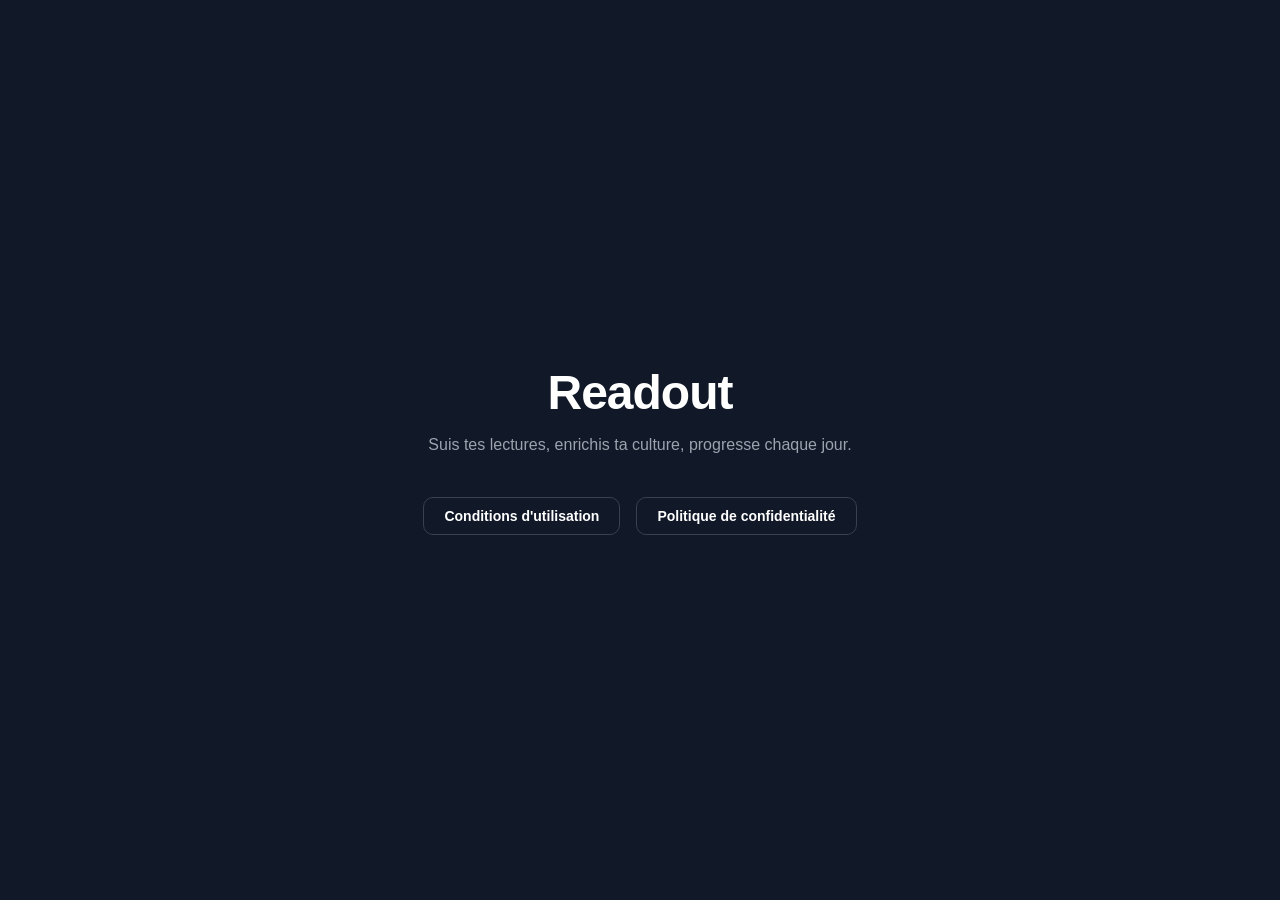
==== index.html @ 2b099be4 "Add files via upload" ====
<!DOCTYPE html>
<html lang="fr">
<head>
  <meta charset="UTF-8" />
  <meta name="viewport" content="width=device-width, initial-scale=1.0" />
  <title>Readout</title>
  <style>
    * { box-sizing: border-box; margin: 0; padding: 0; }
    body {
      font-family: -apple-system, BlinkMacSystemFont, "Segoe UI", Roboto, sans-serif;
      background: #111827;
      color: #fff;
      display: flex;
      align-items: center;
      justify-content: center;
      min-height: 100vh;
      padding: 40px 20px;
    }
    .container { text-align: center; max-width: 480px; }
    h1 { font-size: 48px; font-weight: 900; letter-spacing: -1px; margin-bottom: 12px; }
    p { color: #9ca3af; font-size: 16px; line-height: 1.6; margin-bottom: 40px; }
    .links { display: flex; gap: 16px; justify-content: center; flex-wrap: wrap; }
    a {
      color: #fff;
      text-decoration: none;
      font-weight: 800;
      font-size: 14px;
      border: 1px solid #374151;
      padding: 10px 20px;
      border-radius: 10px;
    }
    a:hover { background: #1f2937; }
  </style>
</head>
<body>
  <div class="container">
    <h1>Readout</h1>
    <p>Suis tes lectures, enrichis ta culture, progresse chaque jour.</p>
    <div class="links">
      <a href="/terms">Conditions d'utilisation</a>
      <a href="/privacy">Politique de confidentialité</a>
    </div>
  </div>
</body>
</html>
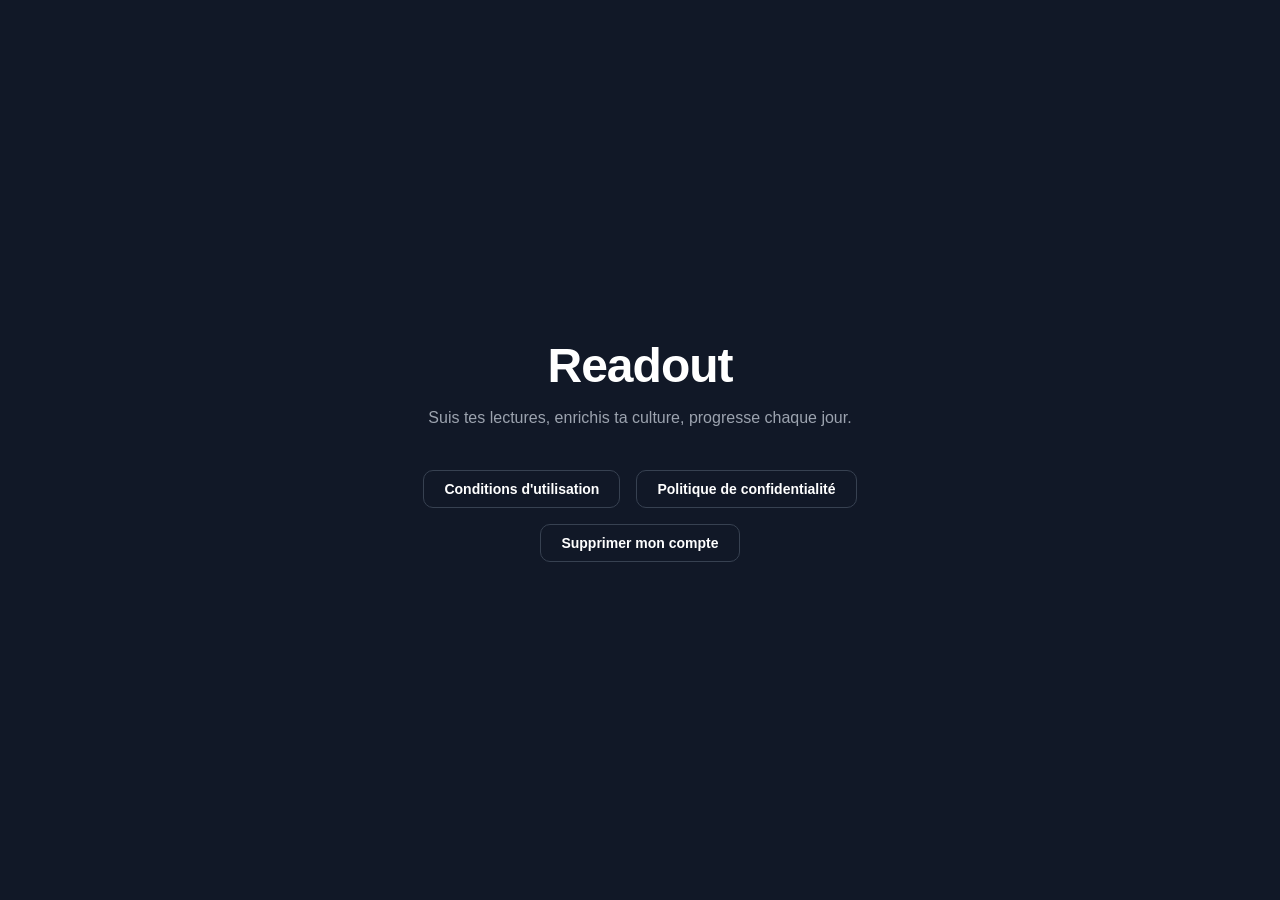
==== commit c7b16676: "Update index.html" ====
--- a/index.html
+++ b/index.html
@@ -16,7 +16,7 @@
       min-height: 100vh;
       padding: 40px 20px;
     }
-    .container { text-align: center; max-width: 480px; }
+    .container { text-align: center; max-width: 560px; }
     h1 { font-size: 48px; font-weight: 900; letter-spacing: -1px; margin-bottom: 12px; }
     p { color: #9ca3af; font-size: 16px; line-height: 1.6; margin-bottom: 40px; }
     .links { display: flex; gap: 16px; justify-content: center; flex-wrap: wrap; }
@@ -28,8 +28,12 @@
       border: 1px solid #374151;
       padding: 10px 20px;
       border-radius: 10px;
+      transition: background 0.18s ease, border-color 0.18s ease;
     }
-    a:hover { background: #1f2937; }
+    a:hover {
+      background: #1f2937;
+      border-color: #4b5563;
+    }
   </style>
 </head>
 <body>
@@ -39,6 +43,7 @@
     <div class="links">
       <a href="/terms">Conditions d'utilisation</a>
       <a href="/privacy">Politique de confidentialité</a>
+      <a href="/delete-account">Supprimer mon compte</a>
     </div>
   </div>
 </body>
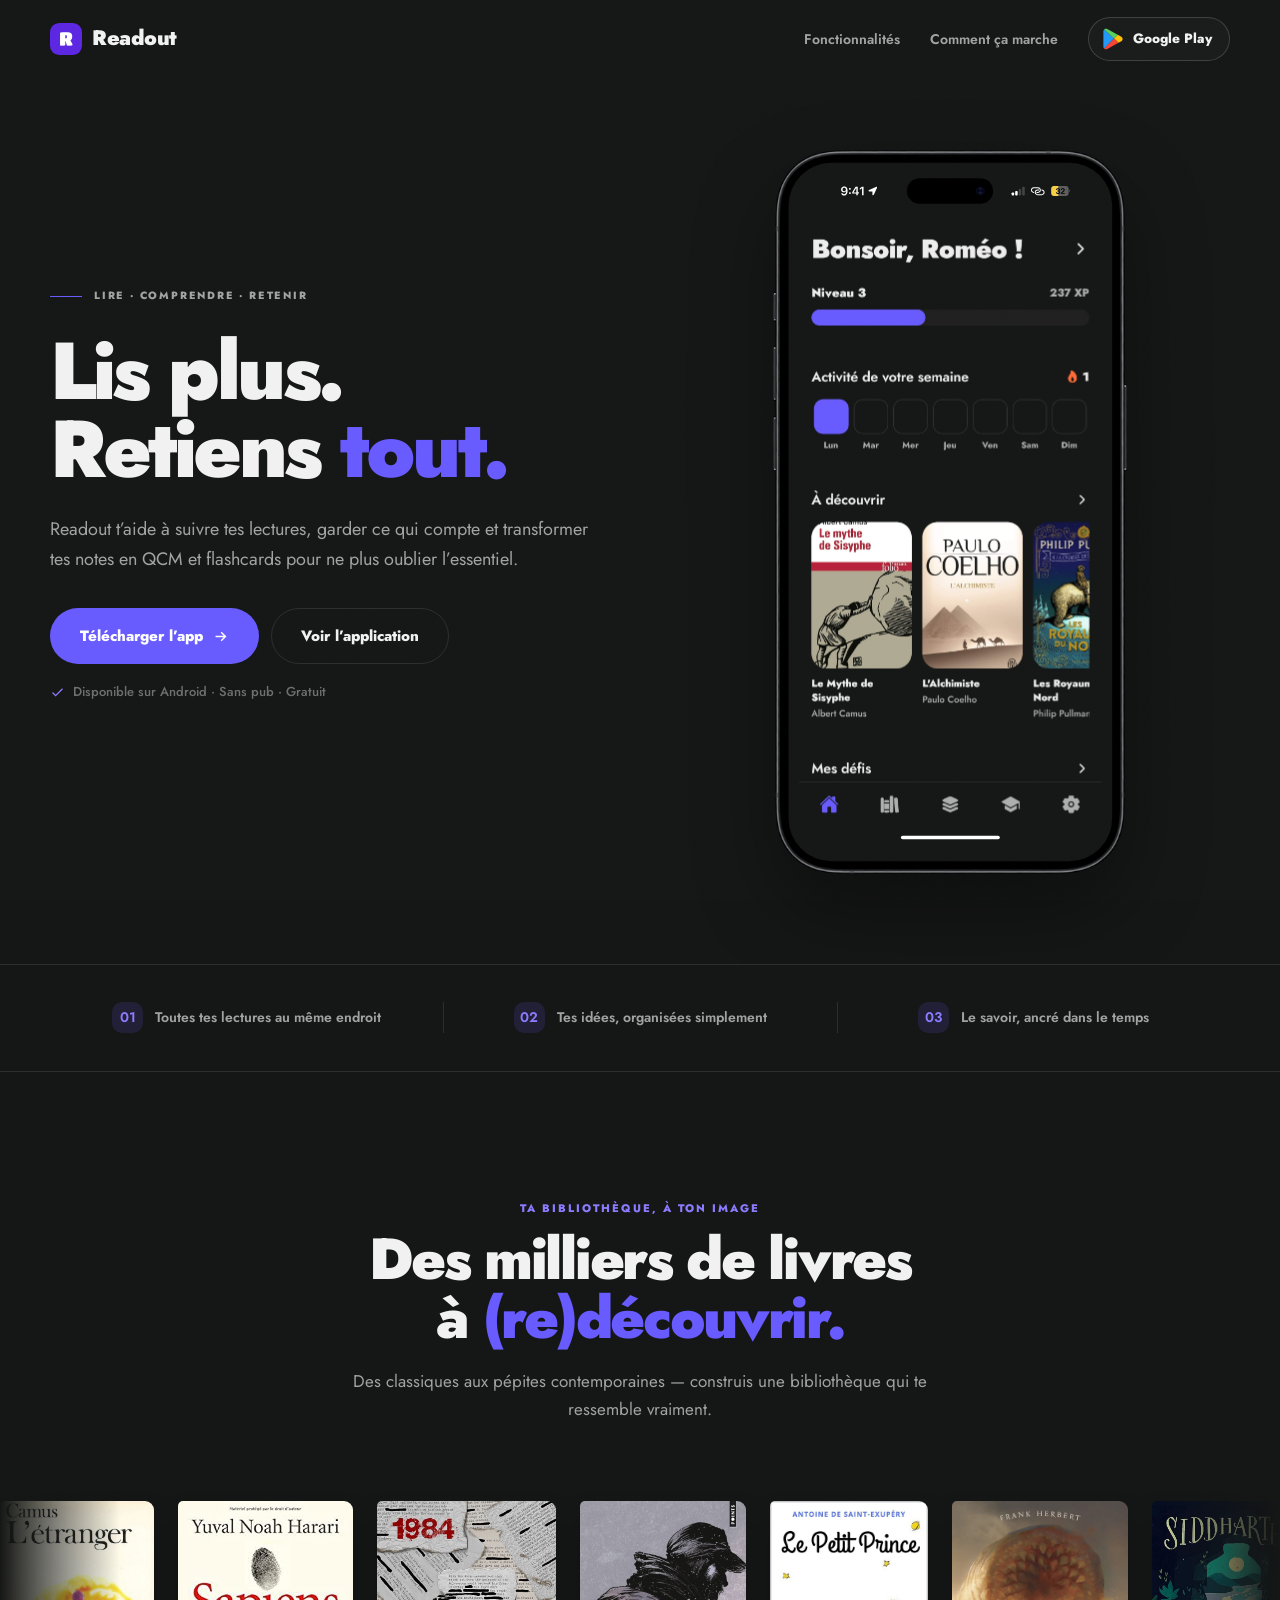
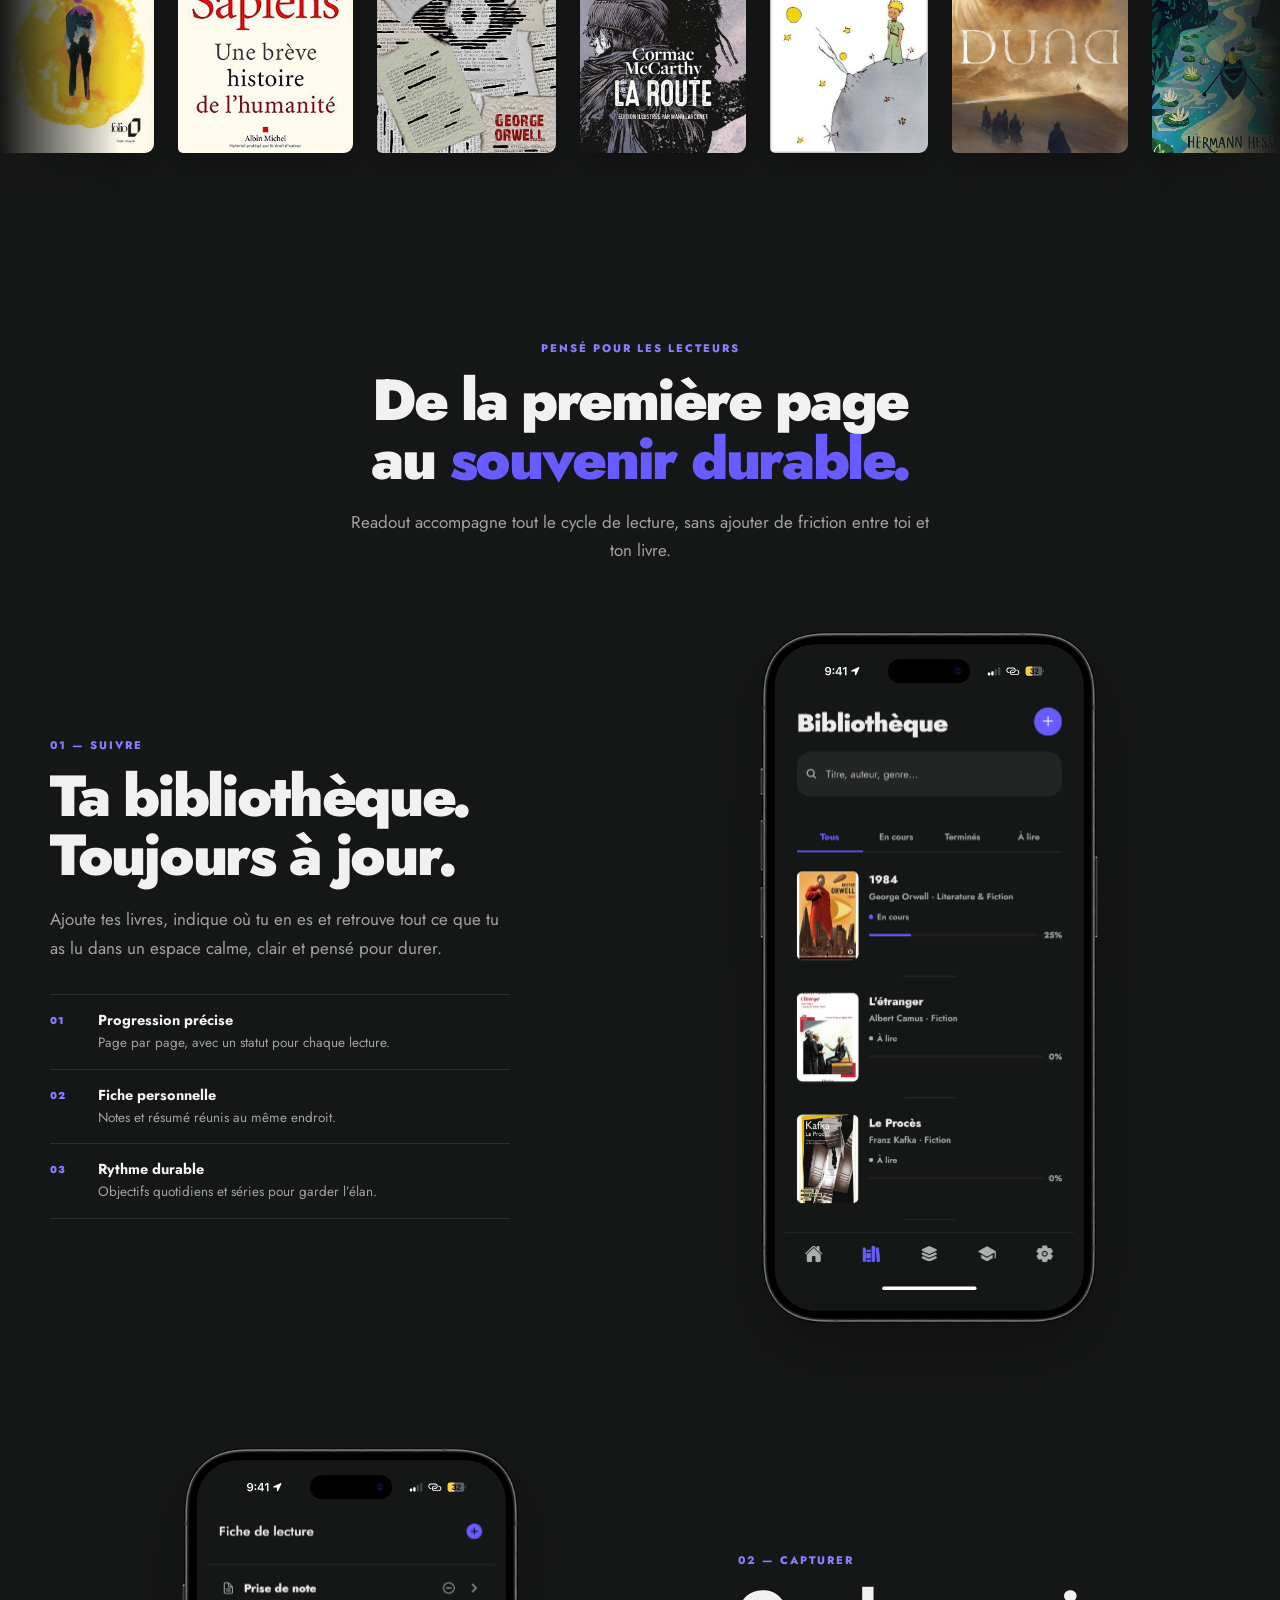
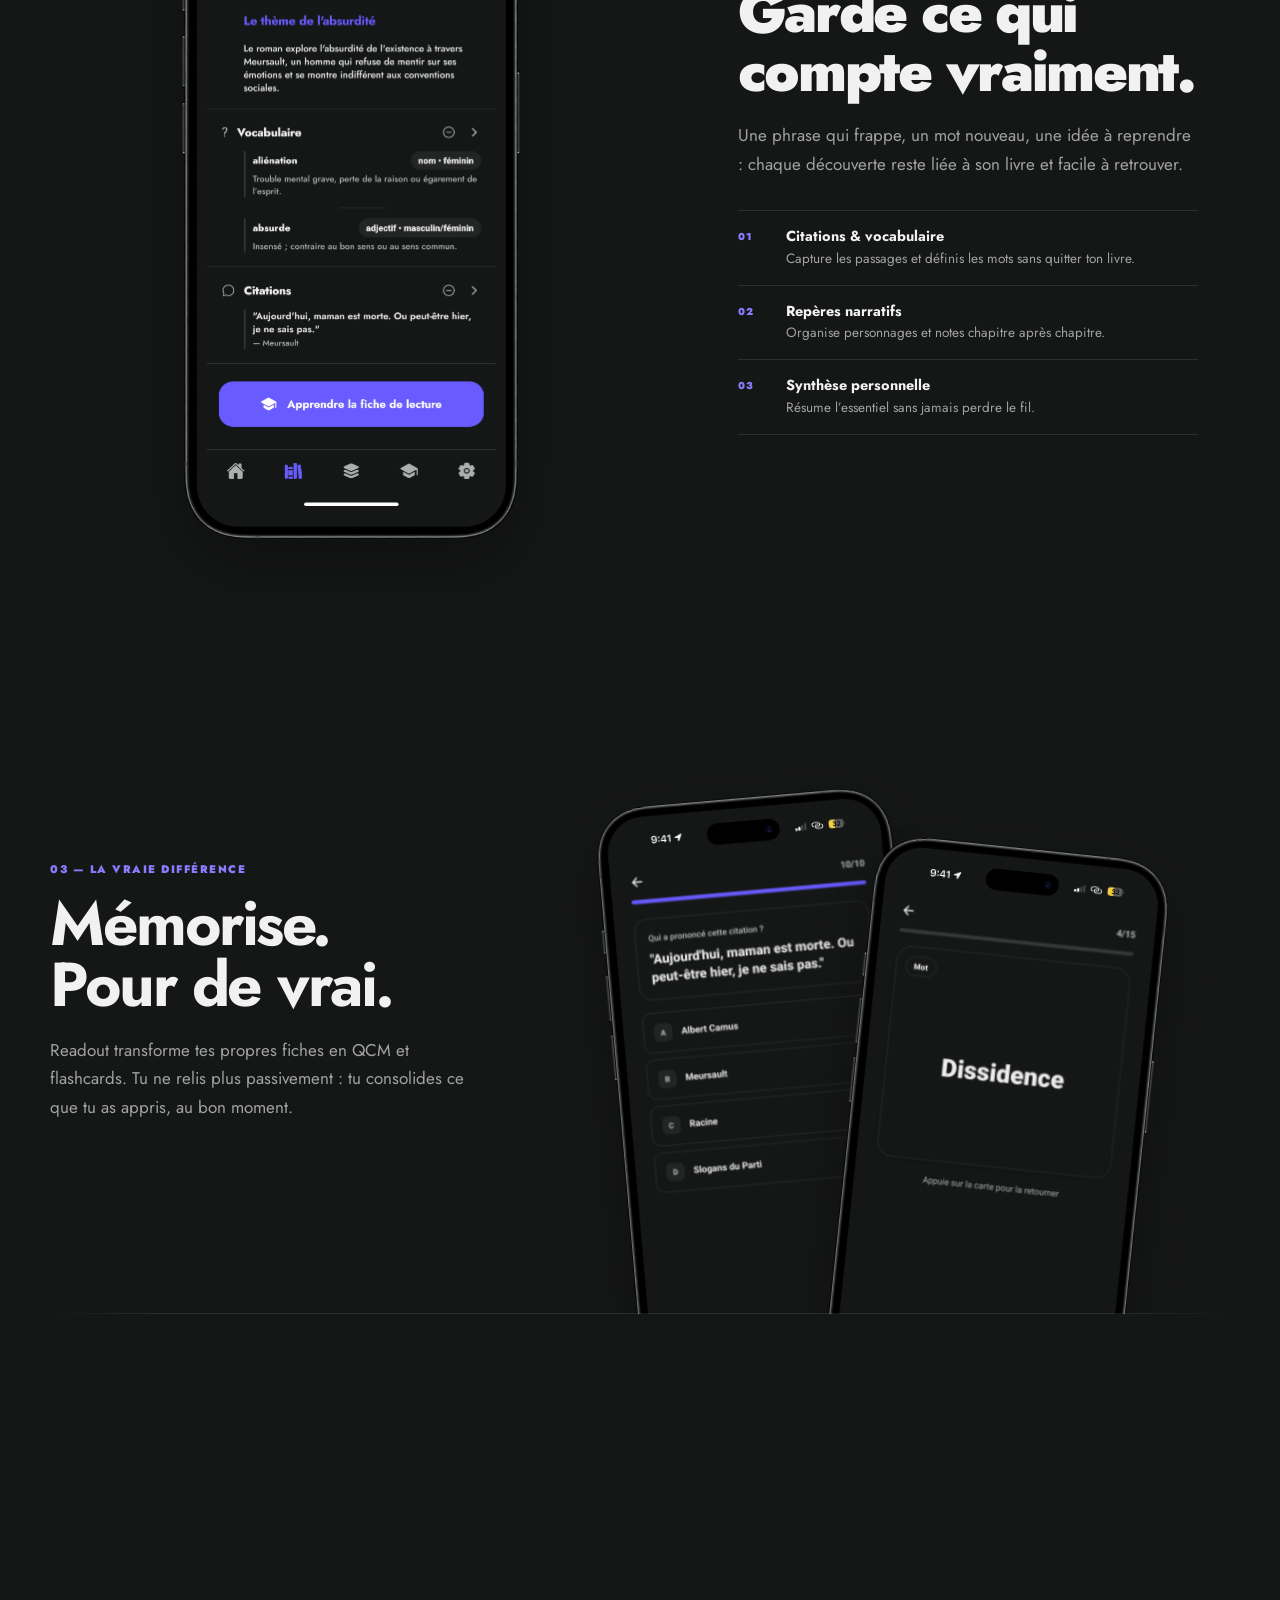
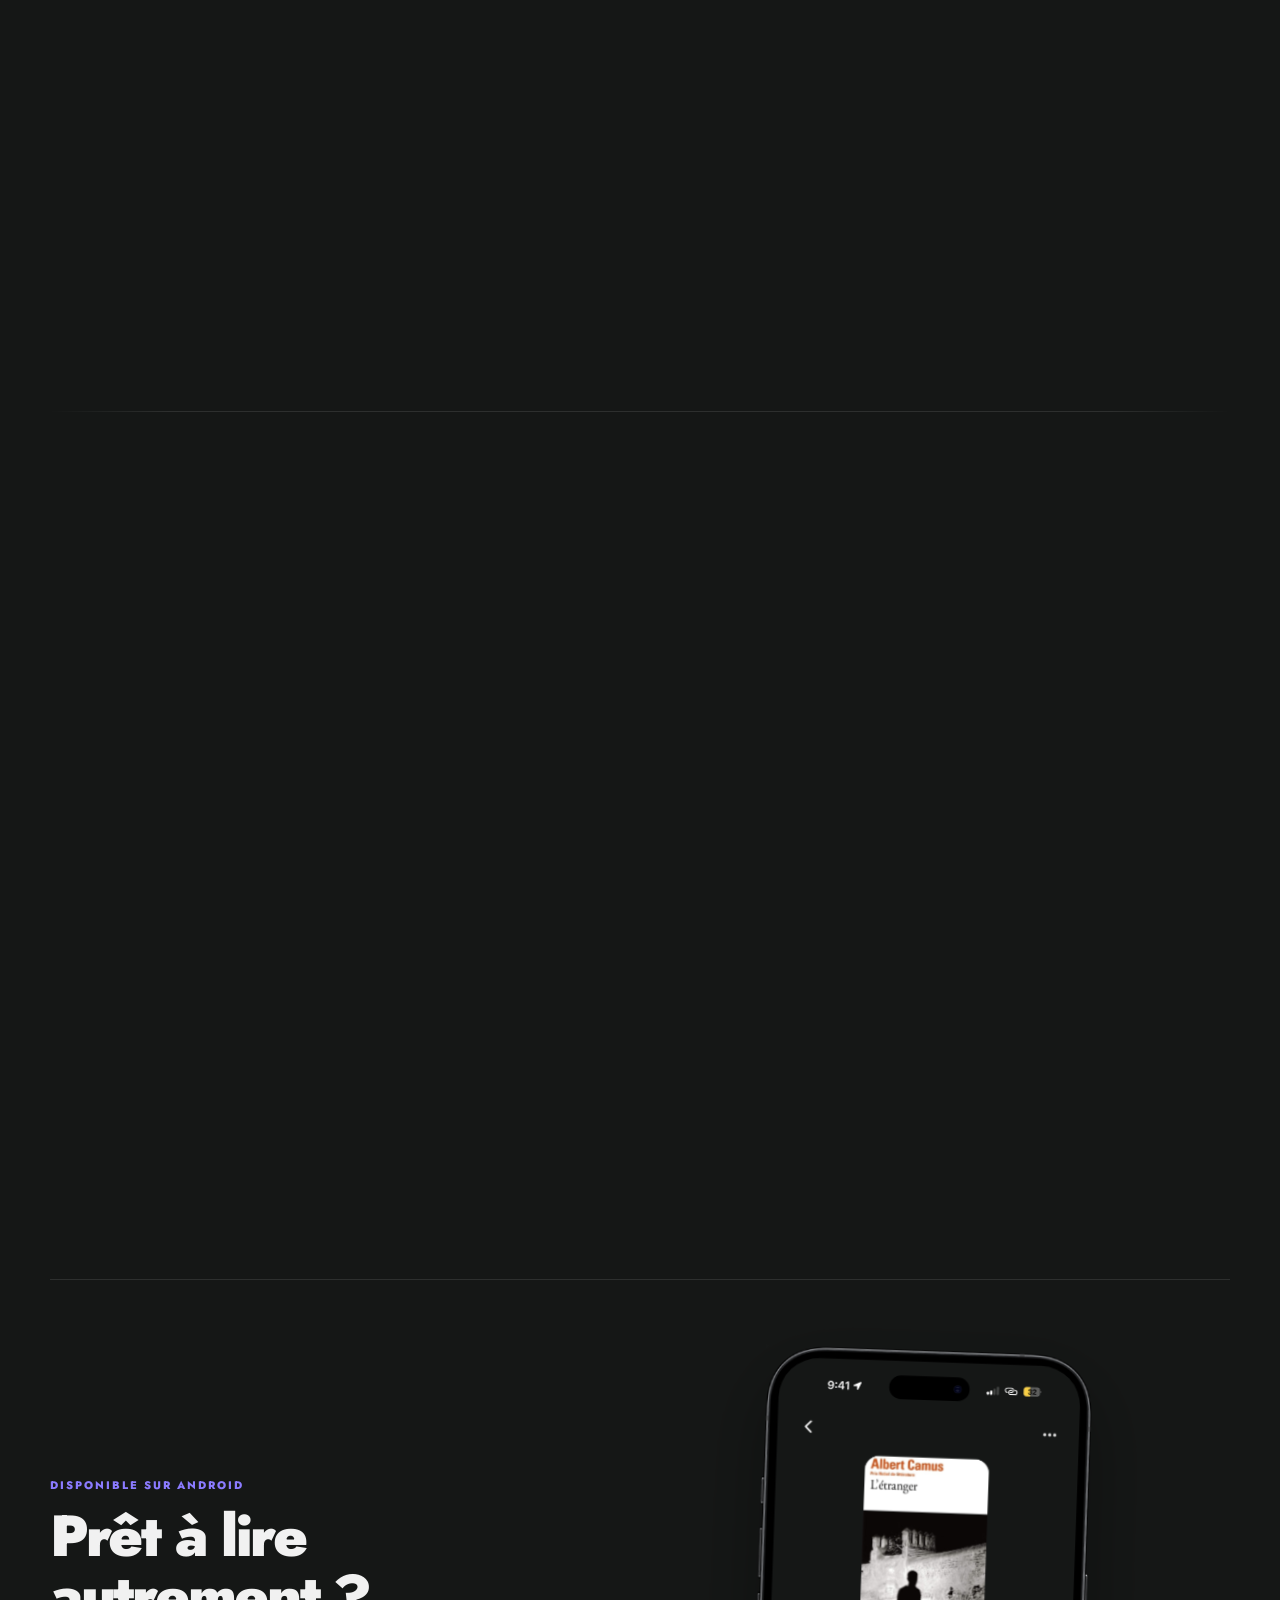
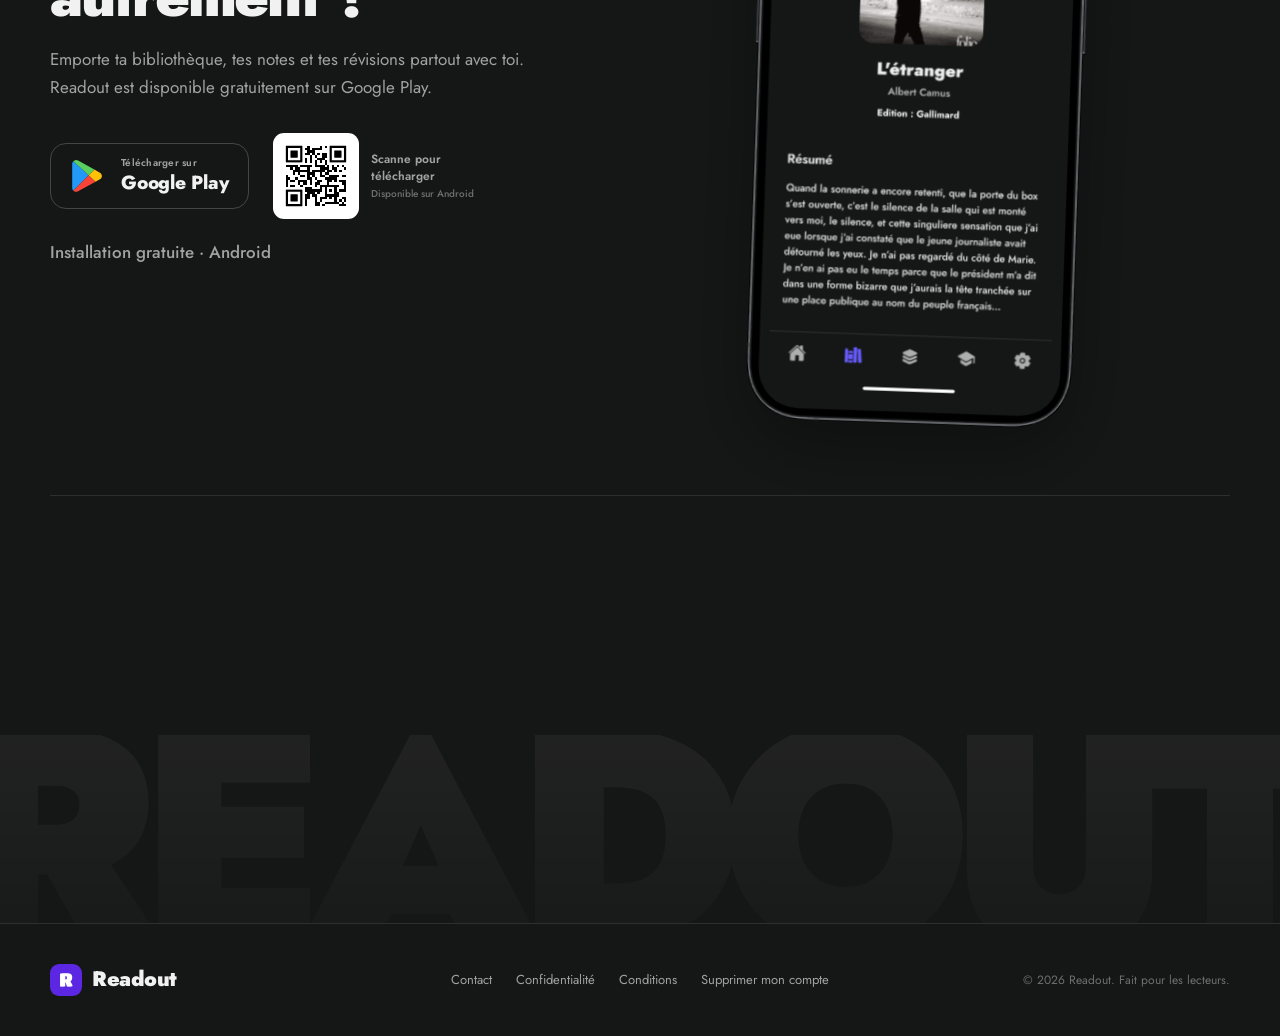
==== commit bbb1af37: "Replace site with new Readout landing page" ====
--- a/index.html
+++ b/index.html
@@ -3,48 +3,568 @@
 <head>
   <meta charset="UTF-8" />
   <meta name="viewport" content="width=device-width, initial-scale=1.0" />
-  <title>Readout</title>
+  <meta name="theme-color" content="#151716" />
+  <title>Readout — Lis plus. Retiens tout.</title>
+  <meta name="description" content="Le compagnon de lecture qui transforme chaque livre en savoir qui reste. Suis tes lectures, capture l'essentiel et mémorise durablement." />
+  <link rel="icon" type="image/png" href="screens/icon-Readout.png" />
+  <link rel="preconnect" href="https://fonts.googleapis.com" />
+  <link rel="preconnect" href="https://fonts.gstatic.com" crossorigin />
+  <link href="https://fonts.googleapis.com/css2?family=Jost:wght@400;500;600;700;800;900&display=swap" rel="stylesheet" />
   <style>
+    :root {
+      --bg: #151716;
+      --bg-2: #151716;
+      --card: rgba(255,255,255,.055);
+      --card-2: rgba(255,255,255,.03);
+      --text: rgba(255,255,255,.94);
+      --muted: rgba(255,255,255,.60);
+      --faint: rgba(255,255,255,.38);
+      --border: rgba(255,255,255,.10);
+      --primary: #685BFF;
+      --primary-2: #8B7BFF;
+      --primary-soft: rgba(104,91,255,.14);
+      --radius: 22px;
+      --maxw: 1180px;
+    }
+
     * { box-sizing: border-box; margin: 0; padding: 0; }
+    html { scroll-behavior: smooth; }
     body {
-      font-family: -apple-system, BlinkMacSystemFont, "Segoe UI", Roboto, sans-serif;
-      background: #111827;
-      color: #fff;
-      display: flex;
-      align-items: center;
-      justify-content: center;
-      min-height: 100vh;
-      padding: 40px 20px;
-    }
-    .container { text-align: center; max-width: 560px; }
-    h1 { font-size: 48px; font-weight: 900; letter-spacing: -1px; margin-bottom: 12px; }
-    p { color: #9ca3af; font-size: 16px; line-height: 1.6; margin-bottom: 40px; }
-    .links { display: flex; gap: 16px; justify-content: center; flex-wrap: wrap; }
-    a {
-      color: #fff;
-      text-decoration: none;
-      font-weight: 800;
-      font-size: 14px;
-      border: 1px solid #374151;
-      padding: 10px 20px;
-      border-radius: 10px;
-      transition: background 0.18s ease, border-color 0.18s ease;
-    }
-    a:hover {
-      background: #1f2937;
-      border-color: #4b5563;
+      font-family: 'Jost', system-ui, sans-serif;
+      background: var(--bg);
+      color: var(--text);
+      -webkit-font-smoothing: antialiased;
+      overflow-x: hidden;
+      line-height: 1.5;
+    }
+    body::after {
+      content: ""; position: fixed; inset: 0; z-index: 9999; pointer-events: none;
+      opacity: .028; mix-blend-mode: overlay;
+      background-image: url("data:image/svg+xml,%3Csvg xmlns='http://www.w3.org/2000/svg' width='120' height='120'%3E%3Cfilter id='n'%3E%3CfeTurbulence type='fractalNoise' baseFrequency='.9' numOctaves='3'/%3E%3C/filter%3E%3Crect width='100%25' height='100%25' filter='url(%23n)'/%3E%3C/svg%3E");
+    }
+    a { color: inherit; text-decoration: none; }
+    button, input { font: inherit; }
+    ::selection { background: rgba(104,91,255,.4); }
+    .wrap { width: min(var(--maxw), calc(100% - 48px)); margin-inline: auto; }
+
+    nav {
+      position: fixed; inset: 0 0 auto; z-index: 100; height: 78px;
+      transition: .3s ease;
+    }
+    nav.scrolled {
+      height: 66px; background: rgba(21,23,22,.82);
+      border-bottom: 1px solid var(--border); backdrop-filter: blur(18px);
+    }
+    .nav-inner { height: 100%; display: flex; align-items: center; justify-content: space-between; }
+    .logo { display: inline-flex; align-items: center; gap: 10px; font-size: 21px; font-weight: 900; letter-spacing: -.45px; }
+    .brand-icon { display: block; width: 32px; height: 32px; border-radius: 9px; }
+    .nav-links { display: flex; align-items: center; gap: 30px; }
+    .nav-link { color: var(--muted); font-size: 14px; font-weight: 600; transition: color .2s; }
+    .nav-link:hover { color: var(--text); }
+    .nav-store {
+      display: inline-flex; align-items: center; gap: 9px; min-height: 44px; padding: 0 17px 0 13px;
+      border: 1px solid rgba(255,255,255,.16); border-radius: 999px; background: rgba(255,255,255,.025);
+      color: var(--text); font-size: 13.5px; font-weight: 800; transition: transform .2s, border-color .2s, background .2s;
+    }
+    .nav-store img { display: block; width: 22px; height: 22px; object-fit: contain; }
+    .nav-store:hover { transform: translateY(-2px); border-color: rgba(104,91,255,.5); background: var(--primary-soft); }
+
+    .btn {
+      display: inline-flex; min-height: 46px; align-items: center; justify-content: center; gap: 9px;
+      padding: 0 23px; border: 1px solid transparent; border-radius: 999px;
+      color: #fff; background: var(--primary); font-size: 14px; font-weight: 800;
+      cursor: pointer; transition: transform .22s ease, background .22s ease, border-color .22s ease;
+    }
+    .btn:hover { transform: translateY(-2px); background: var(--primary-2); }
+    .btn.ghost { background: transparent; border-color: var(--border); color: var(--text); }
+    .btn.ghost:hover { background: var(--card); border-color: rgba(255,255,255,.2); }
+    .btn.big { min-height: 56px; padding-inline: 29px; font-size: 15px; }
+    .btn svg { width: 17px; height: 17px; }
+
+    .hero {
+      position: relative; min-height: 880px; padding: 150px 0 90px; overflow: hidden;
+      border-bottom: 1px solid var(--border);
+    }
+    .hero-grid { display: grid; grid-template-columns: 1.02fr .98fr; align-items: center; gap: 38px; }
+    .hero-copy { position: relative; z-index: 2; padding-bottom: 42px; }
+    .hero-label {
+      display: inline-flex; align-items: center; gap: 12px; margin-bottom: 29px;
+      color: var(--muted); font-size: 10.5px; font-weight: 800; letter-spacing: 1.8px; text-transform: uppercase;
+    }
+    .hero-label::before { content: ""; width: 32px; height: 1px; background: var(--primary); }
+    h1 {
+      max-width: 650px; margin-bottom: 27px; font-size: clamp(56px, 6.3vw, 82px);
+      font-weight: 900; letter-spacing: -3.5px; line-height: .96;
+    }
+    h1 span { display: block; }
+    h1 em { font-family: inherit; font-style: normal; font-weight: 900; color: var(--primary); }
+    .hero-sub { max-width: 540px; margin-bottom: 34px; color: var(--muted); font-size: 18px; line-height: 1.65; }
+    .hero-cta { display: flex; align-items: center; gap: 12px; flex-wrap: wrap; }
+    .hero-note { display: flex; align-items: center; gap: 8px; margin-top: 18px; color: var(--faint); font-size: 13px; font-weight: 500; }
+    .hero-note svg { width: 15px; height: 15px; color: var(--primary-2); }
+
+    .hero-visual { position: relative; z-index: 2; min-height: 640px; display: grid; place-items: center; }
+    .hero-phone { position: relative; z-index: 2; width: 354px; max-width: 78vw; filter: drop-shadow(0 36px 40px rgba(0,0,0,.38)); animation: float 6s ease-in-out infinite; }
+    @keyframes float { 50% { transform: translateY(-12px); } }
+
+    .principles { border-bottom: 1px solid var(--border); }
+    .principles-grid { min-height: 106px; display: grid; grid-template-columns: repeat(3, 1fr); align-items: center; }
+    .principle { display: flex; align-items: center; justify-content: center; gap: 12px; color: var(--muted); font-size: 14px; font-weight: 600; }
+    .principle + .principle { border-left: 1px solid var(--border); }
+    .principle span { display: grid; place-items: center; width: 31px; height: 31px; border-radius: 10px; background: var(--primary-soft); color: var(--primary-2); }
+
+    .section { padding: 128px 0; }
+    .section-head { max-width: 720px; margin: 0 auto 68px; text-align: center; }
+    .kicker { display: block; margin-bottom: 14px; color: var(--primary-2); font-size: 11px; font-weight: 800; letter-spacing: 2px; text-transform: uppercase; }
+    .section-head h2, .story-copy h2, .final h2 { font-size: clamp(38px, 5vw, 58px); font-weight: 900; letter-spacing: -2.3px; line-height: 1.02; }
+    .section-head h2 em, .story-copy h2 em { font-family: inherit; font-style: normal; color: var(--primary); font-weight: 900; }
+    .section-head p { max-width: 590px; margin: 19px auto 0; color: var(--muted); font-size: 17px; line-height: 1.65; }
+
+    .library { padding-bottom: 0; }
+    .shelf-window { position: relative; overflow: hidden; padding: 10px 0 42px; }
+    .shelf-window::before, .shelf-window::after { content: ""; position: absolute; z-index: 4; top: 0; bottom: 0; width: 120px; pointer-events: none; }
+    .shelf-window::before { left: 0; background: linear-gradient(90deg, var(--bg), transparent); }
+    .shelf-window::after { right: 0; background: linear-gradient(-90deg, var(--bg), transparent); }
+    .shelf-track { display: flex; gap: 24px; width: max-content; animation: scroll 60s linear infinite; will-change: transform; }
+    .shelf-set { display: flex; gap: 24px; }
+    .shelf-window:hover .shelf-track { animation-play-state: paused; }
+    @keyframes scroll { to { transform: translateX(calc(-50% - 12px)); } }
+    .book {
+      position: relative; flex: 0 0 auto; height: 252px; overflow: hidden;
+      border-radius: 5px 9px 9px 5px; box-shadow: 0 16px 28px rgba(0,0,0,.22);
+      transition: transform .35s cubic-bezier(.2,.7,.2,1), box-shadow .35s ease;
+    }
+    .book:hover { transform: translateY(-9px); box-shadow: 0 23px 36px rgba(0,0,0,.3); }
+    .book img { display: block; width: auto; height: 100%; object-fit: contain; }
+
+    .product-story { padding-top: 145px; padding-bottom: 88px; }
+    .story { display: grid; grid-template-columns: .9fr 1.1fr; gap: 86px; align-items: center; min-height: 680px; }
+    .story + .story { margin-top: 125px; }
+    .story.reverse { grid-template-columns: 1.1fr .9fr; }
+    .story.reverse .story-copy { order: 2; }
+    .story-copy h2 { margin-bottom: 20px; }
+    .story-copy > p { max-width: 460px; color: var(--muted); font-size: 17px; line-height: 1.68; }
+    .feature-list {
+      counter-reset: feature; display: grid; max-width: 460px; margin-top: 32px;
+      border-top: 1px solid var(--border); list-style: none;
+    }
+    .feature-list li {
+      counter-increment: feature; display: grid; grid-template-columns: 34px 1fr; gap: 14px;
+      align-items: start; padding: 15px 0 16px; border-bottom: 1px solid var(--border);
+      transition: padding-left .22s ease;
+    }
+    .feature-list li:hover { padding-left: 6px; }
+    .feature-list li::before {
+      content: "0" counter(feature); padding-top: 3px; color: var(--primary-2);
+      font-size: 10px; font-weight: 900; letter-spacing: 1px;
+    }
+    .feature-copy strong { display: block; color: var(--text); font-size: 14.5px; font-weight: 700; line-height: 1.35; }
+    .feature-copy span { display: block; margin-top: 3px; color: var(--muted); font-size: 13.5px; font-weight: 400; line-height: 1.48; }
+    .story-visual {
+      position: relative; min-height: 640px; display: grid; place-items: center;
+    }
+    .story-visual img { position: relative; z-index: 2; width: 338px; max-width: 82%; filter: drop-shadow(0 26px 32px rgba(0,0,0,.28)); transition: transform .45s ease; }
+    .story-visual:hover img { transform: translateY(-7px) rotate(-1deg); }
+
+    .memory-card {
+      position: relative; margin-top: 125px; min-height: 650px; display: grid; grid-template-columns: .82fr 1.18fr;
+    }
+    .memory-card::after {
+      content: ""; position: absolute; z-index: 4; left: 0; right: 0; bottom: 0; height: 1px;
+      background: linear-gradient(90deg, transparent, var(--border) 10%, var(--border) 90%, transparent);
+    }
+    .memory-copy { padding: 74px 25px 74px 0; align-self: center; }
+    .memory-copy h2 { margin: 14px 0 20px; font-size: clamp(40px, 5vw, 62px); line-height: .98; letter-spacing: -2.5px; }
+    .memory-copy p { max-width: 430px; color: var(--muted); font-size: 17px; line-height: 1.68; }
+    .difference-label { display: inline-flex; align-items: center; color: var(--primary-2); font-size: 11px; font-weight: 900; letter-spacing: 1.5px; text-transform: uppercase; }
+    .memory-visual { position: relative; display: flex; align-items: flex-end; justify-content: center; min-height: 610px; overflow: hidden; }
+    .memory-visual img { position: relative; z-index: 2; width: 300px; filter: drop-shadow(0 22px 28px rgba(0,0,0,.35)); }
+    .memory-visual .quiz { transform: translate(35px, 95px) rotate(-5deg); }
+    .memory-visual .flash { transform: translate(-38px, 145px) rotate(6deg); }
+
+    .secondary { padding-top: 0; }
+    .secondary-grid { position: relative; display: grid; grid-template-columns: 1fr 1fr; gap: 88px; }
+    .secondary-grid::after {
+      content: ""; position: absolute; left: 0; right: 0; bottom: 0; height: 1px;
+      background: linear-gradient(90deg, transparent, var(--border) 10%, var(--border) 90%, transparent);
+    }
+    .secondary-card { position: relative; min-height: 610px; padding: 52px 0 0; overflow: hidden; }
+    .secondary-card h3 { margin: 8px 0 12px; font-size: 30px; letter-spacing: -1px; }
+    .secondary-card p { max-width: 430px; color: var(--muted); font-size: 15px; line-height: 1.6; }
+    .secondary-card img { position: absolute; width: 275px; max-width: 68%; left: 50%; bottom: -205px; transform: translateX(-50%); filter: drop-shadow(0 24px 30px rgba(0,0,0,.3)); transition: bottom .45s ease; }
+    .secondary-card:hover img { bottom: -190px; }
+
+    .how { border-top: 0; }
+    .steps {
+      position: relative; display: grid; grid-template-columns: repeat(3, 1fr); gap: 54px;
+      padding: 10px 0 8px;
+    }
+    .steps::before {
+      content: ""; position: absolute; z-index: 0; top: 38px; left: 16.666%; right: 16.666%; height: 2px;
+      background: linear-gradient(90deg, rgba(104,91,255,.35), var(--primary), var(--primary-2));
+      transform: scaleX(0); transform-origin: left; transition: transform 1s cubic-bezier(.2,.7,.2,1) .15s;
+    }
+    .steps.in::before { transform: scaleX(1); }
+    .steps::after {
+      content: ""; position: absolute; top: 33px; right: calc(16.666% - 7px); z-index: 1;
+      border-top: 6px solid transparent; border-bottom: 6px solid transparent; border-left: 9px solid var(--primary-2);
+      opacity: 0; transform: translateX(-8px); transition: opacity .3s ease .95s, transform .3s ease .95s;
+    }
+    .steps.in::after { opacity: 1; transform: none; }
+    .step { position: relative; z-index: 2; text-align: center; }
+    .step-num {
+      display: grid; place-items: center; width: 58px; height: 58px; margin: 0 auto 30px;
+      border: 1px solid rgba(104,91,255,.55); border-radius: 50%; background: var(--bg);
+      box-shadow: 0 0 0 8px var(--bg); color: var(--primary-2); font-size: 12px; font-weight: 900;
+      transition: transform .25s ease, background .25s ease, color .25s ease;
+    }
+    .step:hover .step-num { transform: scale(1.08); background: var(--primary); color: #fff; }
+    .step-phase { display: block; margin-bottom: 9px; color: var(--faint); font-size: 10px; font-weight: 800; letter-spacing: 1.5px; text-transform: uppercase; }
+    .step h3 { margin-bottom: 10px; font-size: 21px; letter-spacing: -.45px; }
+    .step p { max-width: 300px; margin: 0 auto; color: var(--muted); font-size: 14.5px; line-height: 1.65; }
+
+    .final { padding: 0 0 120px; }
+    .final-card {
+      position: relative; min-height: 650px; display: grid; grid-template-columns: .88fr 1.12fr;
+      align-items: center; gap: 70px; padding: 70px 0; overflow: hidden;
+      border-top: 1px solid var(--border); border-bottom: 1px solid var(--border);
+    }
+    .final-copy { position: relative; z-index: 2; }
+    .final h2 { max-width: 520px; }
+    .final-copy > p { max-width: 480px; margin: 19px 0 32px; color: var(--muted); font-size: 17px; line-height: 1.65; }
+    .store-button {
+      display: inline-flex; align-items: center; gap: 13px; min-height: 66px; padding: 9px 20px 9px 14px;
+      border: 1px solid rgba(255,255,255,.2); border-radius: 16px; background: transparent;
+      transition: transform .22s ease, border-color .22s ease, background .22s ease;
+    }
+    .store-button:hover { transform: translateY(-3px); border-color: rgba(104,91,255,.6); background: var(--primary-soft); }
+    .store-icon { display: grid; place-items: center; width: 43px; height: 43px; }
+    .store-icon img { display: block; width: 34px; height: 34px; object-fit: contain; }
+    .store-label { display: flex; flex-direction: column; align-items: flex-start; line-height: 1.08; }
+    .store-label small { margin-bottom: 4px; color: var(--muted); font-size: 10px; font-weight: 600; letter-spacing: .25px; }
+    .store-label strong { color: var(--text); font-size: 19px; font-weight: 800; letter-spacing: -.25px; }
+    .download-actions { display: flex; align-items: center; gap: 24px; }
+    .qr-download { display: flex; align-items: center; gap: 12px; }
+    .qr-download img { display: block; width: 86px; height: 86px; padding: 5px; border-radius: 11px; background: #fff; }
+    .qr-download span { max-width: 105px; color: var(--muted); font-size: 12px; font-weight: 600; line-height: 1.35; }
+    .qr-download small { display: block; margin-top: 3px; color: var(--faint); font-size: 10px; font-weight: 500; }
+    .store-note { margin-top: 14px; color: var(--faint); font-size: 12px; font-weight: 500; }
+    .download-visual { position: relative; min-height: 560px; display: grid; place-items: center; }
+    .download-visual img { position: relative; z-index: 2; width: 330px; max-width: 78%; filter: drop-shadow(0 28px 34px rgba(0,0,0,.32)); transform: rotate(2deg); transition: transform .45s ease; }
+    .download-visual:hover img { transform: translateY(-7px) rotate(0deg); }
+
+    .brand-signature {
+      height: clamp(180px, 24vw, 430px); display: flex; align-items: flex-end; justify-content: center;
+      padding: 0 1.5vw; overflow: hidden; pointer-events: none; user-select: none;
+    }
+    .brand-signature span {
+      display: block; white-space: nowrap; font-size: clamp(108px, 23.5vw, 450px); font-weight: 900;
+      line-height: .68; letter-spacing: -.082em; transform: translateX(-.035em) translateY(.055em);
+      color: transparent; background: linear-gradient(180deg, rgba(255,255,255,.052), rgba(255,255,255,.014));
+      -webkit-background-clip: text; background-clip: text;
+    }
+
+    footer { border-top: 1px solid var(--border); }
+    .footer-inner { min-height: 112px; display: grid; grid-template-columns: 1fr auto 1fr; align-items: center; gap: 24px; }
+    .foot-links { display: flex; gap: 24px; }
+    .foot-links a { color: var(--muted); font-size: 13px; }
+    .foot-links a:hover { color: var(--text); }
+    .foot-copy { justify-self: end; color: var(--faint); font-size: 12px; }
+
+    .reveal { opacity: 0; transform: translateY(24px); transition: opacity .7s ease, transform .7s cubic-bezier(.2,.7,.2,1); }
+    .reveal.in { opacity: 1; transform: none; }
+    @media (prefers-reduced-motion: reduce) { html { scroll-behavior: auto; } *, *::before, *::after { animation: none !important; transition-duration: .01ms !important; } .reveal { opacity: 1; transform: none; } }
+
+    @media (max-width: 980px) {
+      .hero { min-height: auto; }
+      .hero-grid { grid-template-columns: 1fr; text-align: center; }
+      .hero-copy { padding-bottom: 0; }
+      .hero-sub { margin-inline: auto; }
+      .hero-cta, .hero-note { justify-content: center; }
+      .hero-visual { min-height: 580px; }
+      .story, .story.reverse { grid-template-columns: 1fr; gap: 44px; }
+      .story.reverse .story-copy { order: 0; }
+      .story-copy { text-align: center; }
+      .story-copy > p { margin-inline: auto; }
+      .feature-list { width: min(460px, 100%); margin-inline: auto; text-align: left; }
+      .memory-card { grid-template-columns: 1fr; }
+      .memory-copy { padding: 64px 54px 0; text-align: center; }
+      .memory-copy p { margin-inline: auto; }
+      .final-card { grid-template-columns: 1fr; gap: 30px; padding-top: 90px; text-align: center; }
+      .final h2, .final-copy > p { margin-left: auto; margin-right: auto; }
+      .download-actions { justify-content: center; }
+      .download-visual { min-height: 520px; }
+      .footer-inner { grid-template-columns: 1fr auto; }
+      .foot-links { display: none; }
+    }
+
+    @media (max-width: 720px) {
+      .wrap { width: min(100% - 32px, var(--maxw)); }
+      nav { height: 68px; }
+      .nav-link { display: none; }
+      .nav-links { gap: 0; }
+      .nav-store { min-height: 40px; padding: 0 14px 0 11px; font-size: 12.5px; }
+      .nav-store img { width: 20px; height: 20px; }
+      .hero { padding: 120px 0 64px; }
+      h1 { font-size: clamp(48px, 14.5vw, 66px); letter-spacing: -2.8px; }
+      .hero-sub { font-size: 17px; }
+      .hero-visual { min-height: 520px; }
+      .hero-phone { width: 310px; }
+      .principles-grid { grid-template-columns: 1fr; padding: 20px 0; gap: 0; }
+      .principle { justify-content: flex-start; min-height: 58px; }
+      .principle + .principle { border-left: 0; border-top: 1px solid var(--border); }
+      .section { padding: 94px 0; }
+      .section-head { margin-bottom: 48px; }
+      .section-head h2, .story-copy h2, .final h2 { font-size: 40px; letter-spacing: -1.6px; }
+      .shelf-window::before, .shelf-window::after { width: 40px; }
+      .book { height: 218px; }
+      .product-story { padding-top: 105px; }
+      .story { min-height: 0; }
+      .story + .story, .memory-card { margin-top: 88px; }
+      .story-visual { min-height: 540px; }
+      .story-visual img { width: 280px; }
+      .memory-copy { padding: 52px 25px 0; }
+      .memory-copy h2 { font-size: 42px; }
+      .memory-visual { min-height: 500px; }
+      .memory-visual img { width: 230px; }
+      .memory-visual .quiz { transform: translate(27px,70px) rotate(-5deg); }
+      .memory-visual .flash { transform: translate(-25px,105px) rotate(6deg); }
+      .secondary-grid { grid-template-columns: 1fr; gap: 64px; }
+      .secondary-card { min-height: 570px; padding: 36px 0 0; }
+      .steps { grid-template-columns: 1fr; gap: 48px; padding: 4px 0 4px 7px; }
+      .steps::before {
+        top: 29px; bottom: 29px; left: 35px; right: auto; width: 2px; height: auto;
+        background: linear-gradient(180deg, rgba(104,91,255,.35), var(--primary), var(--primary-2));
+        transform: scaleY(0); transform-origin: top;
+      }
+      .steps.in::before { transform: scaleY(1); }
+      .steps::after { top: auto; right: auto; bottom: 18px; left: 30px; transform: translateY(-8px); border: 0; border-left: 6px solid transparent; border-right: 6px solid transparent; border-top: 9px solid var(--primary-2); }
+      .steps.in::after { transform: none; }
+      .step { display: grid; grid-template-columns: 58px 1fr; gap: 23px; align-items: start; text-align: left; }
+      .step-num { margin: 0; }
+      .step p { max-width: 340px; margin: 0; }
+      .final-card { min-height: 0; padding: 70px 0 0; gap: 18px; }
+      .download-actions { flex-direction: column; gap: 14px; }
+      .qr-download { display: none; }
+      .download-visual { min-height: 500px; }
+      .download-visual img { width: 290px; }
+      .brand-signature { height: 160px; }
+      .brand-signature span { font-size: 29vw; line-height: .65; }
+      .footer-inner { min-height: 100px; }
+      .foot-copy { text-align: right; max-width: 130px; }
     }
   </style>
 </head>
 <body>
-  <div class="container">
-    <h1>Readout</h1>
-    <p>Suis tes lectures, enrichis ta culture, progresse chaque jour.</p>
-    <div class="links">
-      <a href="/terms">Conditions d'utilisation</a>
-      <a href="/privacy">Politique de confidentialité</a>
-      <a href="/delete-account">Supprimer mon compte</a>
+  <nav id="nav">
+    <div class="wrap nav-inner">
+      <a href="#" class="logo" aria-label="Readout, accueil"><img class="brand-icon" src="screens/icon-Readout.png" alt="" />Readout</a>
+      <div class="nav-links">
+        <a href="#features" class="nav-link">Fonctionnalités</a>
+        <a href="#how" class="nav-link">Comment ça marche</a>
+        <a href="#get" class="nav-store"><img src="screens/googlePlay.svg" alt="" />Google Play</a>
+      </div>
     </div>
-  </div>
+  </nav>
+
+  <main>
+    <header class="hero">
+      <div class="wrap hero-grid">
+        <div class="hero-copy reveal">
+          <div class="hero-label">Lire · Comprendre · Retenir</div>
+          <h1><span>Lis plus.</span><span>Retiens <em>tout.</em></span></h1>
+          <p class="hero-sub">Readout t’aide à suivre tes lectures, garder ce qui compte et transformer tes notes en QCM et flashcards pour ne plus oublier l’essentiel.</p>
+          <div class="hero-cta">
+            <a href="#get" class="btn big">Télécharger l’app
+              <svg viewBox="0 0 24 24" fill="none" stroke="currentColor" stroke-width="2" aria-hidden="true"><path d="M5 12h14M13 6l6 6-6 6"/></svg>
+            </a>
+            <a href="#features" class="btn ghost big">Voir l’application</a>
+          </div>
+          <p class="hero-note">
+            <svg viewBox="0 0 24 24" fill="none" stroke="currentColor" stroke-width="2" aria-hidden="true"><path d="M20 6 9 17l-5-5"/></svg>
+            Disponible sur Android · Sans pub · Gratuit
+          </p>
+        </div>
+        <div class="hero-visual reveal">
+          <img class="hero-phone" src="screens/dashboard.svg" alt="Écran d’accueil de l’application Readout" />
+        </div>
+      </div>
+    </header>
+
+    <div class="principles">
+      <div class="wrap principles-grid">
+        <div class="principle"><span>01</span>Toutes tes lectures au même endroit</div>
+        <div class="principle"><span>02</span>Tes idées, organisées simplement</div>
+        <div class="principle"><span>03</span>Le savoir, ancré dans le temps</div>
+      </div>
+    </div>
+
+    <section class="section library" aria-labelledby="library-title">
+      <div class="section-head wrap reveal">
+        <span class="kicker">Ta bibliothèque, à ton image</span>
+        <h2 id="library-title">Des milliers de livres<br>à <em>(re)découvrir.</em></h2>
+        <p>Des classiques aux pépites contemporaines — construis une bibliothèque qui te ressemble vraiment.</p>
+      </div>
+      <div class="shelf-window">
+        <div class="shelf-track" id="shelfTrack"></div>
+      </div>
+    </section>
+
+    <section class="section product-story" id="features">
+      <div class="wrap">
+        <div class="section-head reveal">
+          <span class="kicker">Pensé pour les lecteurs</span>
+          <h2>De la première page<br>au <em>souvenir durable.</em></h2>
+          <p>Readout accompagne tout le cycle de lecture, sans ajouter de friction entre toi et ton livre.</p>
+        </div>
+
+        <article class="story">
+          <div class="story-copy reveal">
+            <span class="kicker">01 — Suivre</span>
+            <h2>Ta bibliothèque.<br>Toujours à jour.</h2>
+            <p>Ajoute tes livres, indique où tu en es et retrouve tout ce que tu as lu dans un espace calme, clair et pensé pour durer.</p>
+            <ul class="feature-list">
+              <li><div class="feature-copy"><strong>Progression précise</strong><span>Page par page, avec un statut pour chaque lecture.</span></div></li>
+              <li><div class="feature-copy"><strong>Fiche personnelle</strong><span>Notes et résumé réunis au même endroit.</span></div></li>
+              <li><div class="feature-copy"><strong>Rythme durable</strong><span>Objectifs quotidiens et séries pour garder l’élan.</span></div></li>
+            </ul>
+          </div>
+          <div class="story-visual reveal"><img src="screens/bibliotheque.svg" alt="Bibliothèque personnelle dans Readout" /></div>
+        </article>
+
+        <article class="story reverse">
+          <div class="story-copy reveal">
+            <span class="kicker">02 — Capturer</span>
+            <h2>Garde ce qui<br>compte vraiment.</h2>
+            <p>Une phrase qui frappe, un mot nouveau, une idée à reprendre : chaque découverte reste liée à son livre et facile à retrouver.</p>
+            <ul class="feature-list">
+              <li><div class="feature-copy"><strong>Citations &amp; vocabulaire</strong><span>Capture les passages et définis les mots sans quitter ton livre.</span></div></li>
+              <li><div class="feature-copy"><strong>Repères narratifs</strong><span>Organise personnages et notes chapitre après chapitre.</span></div></li>
+              <li><div class="feature-copy"><strong>Synthèse personnelle</strong><span>Résume l’essentiel sans jamais perdre le fil.</span></div></li>
+            </ul>
+          </div>
+          <div class="story-visual reveal"><img src="screens/fiche.svg" alt="Fiche de lecture détaillée dans Readout" /></div>
+        </article>
+
+        <article class="memory-card reveal">
+          <div class="memory-copy">
+            <span class="difference-label">03 — La vraie différence</span>
+            <h2>Mémorise.<br>Pour de vrai.</h2>
+            <p>Readout transforme tes propres fiches en QCM et flashcards. Tu ne relis plus passivement : tu consolides ce que tu as appris, au bon moment.</p>
+          </div>
+          <div class="memory-visual">
+            <img class="quiz" src="screens/quizz.svg" alt="Questionnaire de révision Readout" />
+            <img class="flash" src="screens/flashcard.svg" alt="Flashcard de révision Readout" />
+          </div>
+        </article>
+      </div>
+    </section>
+
+    <section class="section secondary">
+      <div class="wrap secondary-grid">
+        <article class="secondary-card reveal">
+          <span class="kicker">Rester motivé</span>
+          <h3>Visualise tes progrès.</h3>
+          <p>Suis ton activité, relève des défis et transforme la lecture en une habitude que tu as envie de tenir.</p>
+          <img src="screens/activite.svg" alt="Statistiques d’activité Readout" />
+        </article>
+        <article class="secondary-card reveal">
+          <span class="kicker">La sélection du mois</span>
+          <h3>Nos recommandations, chaque mois.</h3>
+          <p>Chaque mois, l’équipe Readout compose une nouvelle sélection de livres pour éveiller ta curiosité et t’aider à trouver ta prochaine envie de lecture.</p>
+          <img src="screens/explorer.svg" alt="Recommandations mensuelles de l’équipe Readout" />
+        </article>
+      </div>
+    </section>
+
+    <section class="section how" id="how">
+      <div class="wrap">
+        <div class="section-head reveal">
+          <span class="kicker">Simple dès la première page</span>
+          <h2>Trois gestes.<br>Une lecture qui reste.</h2>
+          <p>Pas de configuration compliquée. Tu ajoutes, tu lis, tu retiens.</p>
+        </div>
+        <div class="steps reveal" aria-label="Le parcours Readout en trois étapes">
+          <article class="step">
+            <span class="step-num">01</span>
+            <div class="step-body"><span class="step-phase">Ton point de départ</span><h3>Ajoute un livre</h3><p>Scanne ou recherche un titre, ou ajoute l’un des coups de cœur de notre sélection mensuelle.</p></div>
+          </article>
+          <article class="step">
+            <span class="step-num">02</span>
+            <div class="step-body"><span class="step-phase">Pendant ta lecture</span><h3>Lis &amp; annote</h3><p>Avance ta progression et capture citations, vocabulaire ou personnages au fil des pages.</p></div>
+          </article>
+          <article class="step">
+            <span class="step-num">03</span>
+            <div class="step-body"><span class="step-phase">Ce qui reste</span><h3>Révise au bon moment</h3><p>QCM et flashcards transforment tes fiches en savoir durable. Ce que tu lis, tu le gardes.</p></div>
+          </article>
+        </div>
+      </div>
+    </section>
+
+    <section class="final" id="get">
+      <div class="wrap">
+        <div class="final-card reveal">
+          <div class="final-copy">
+            <span class="kicker">Disponible sur Android</span>
+            <h2>Prêt à lire<br>autrement&nbsp;?</h2>
+            <p>Emporte ta bibliothèque, tes notes et tes révisions partout avec toi. Readout est disponible gratuitement sur Google Play.</p>
+            <div class="download-actions">
+              <a href="#get" class="store-button" aria-label="Télécharger Readout sur Google Play">
+                <span class="store-icon" aria-hidden="true"><img src="screens/googlePlay.svg" alt="" /></span>
+                <span class="store-label"><small>Télécharger sur</small><strong>Google Play</strong></span>
+              </a>
+              <div class="qr-download">
+                <img src="screens/qrcode.svg" alt="QR code pour télécharger Readout" />
+                <span>Scanne pour télécharger<small>Disponible sur Android</small></span>
+              </div>
+            </div>
+            <p class="store-note">Installation gratuite · Android</p>
+          </div>
+          <div class="download-visual">
+            <img src="screens/livre.svg" alt="Fiche d’un livre dans l’application Readout" />
+          </div>
+        </div>
+      </div>
+    </section>
+  </main>
+
+  <div class="brand-signature reveal" aria-hidden="true"><span>READOUT</span></div>
+
+  <footer>
+    <div class="wrap footer-inner">
+      <a href="#" class="logo" aria-label="Readout, retour en haut"><img class="brand-icon" src="screens/icon-Readout.png" alt="" />Readout</a>
+      <div class="foot-links"><a href="contact.html">Contact</a><a href="privacy.html">Confidentialité</a><a href="terms.html">Conditions</a><a href="delete-account.html">Supprimer mon compte</a></div>
+      <p class="foot-copy">© 2026 Readout. Fait pour les lecteurs.</p>
+    </div>
+  </footer>
+
+  <script>
+    const nav = document.getElementById('nav');
+    addEventListener('scroll', () => nav.classList.toggle('scrolled', scrollY > 18), { passive: true });
+
+    const books = [
+      ["letranger.jpg", "L’Étranger — Albert Camus"],
+      ["sapiens.jpg", "Sapiens — Yuval Noah Harari"],
+      ["1984.jpg", "1984 — George Orwell"],
+      ["laRoute.jpg", "La Route — Cormac McCarthy"],
+      ["LePetitPrince.jpg", "Le Petit Prince — Antoine de Saint-Exupéry"],
+      ["Dune.jpg", "Dune — Frank Herbert"],
+      ["siddarta.jpg", "Siddhartha — Hermann Hesse"],
+      ["lecompte.jpg", "Le Comte de Monte-Cristo — Alexandre Dumas"],
+      ["lalchimiste.jpg", "L’Alchimiste — Paulo Coelho"],
+      ["stoner.jpg", "Stoner — John Williams"],
+      ["meditations.jpg", "Méditations — Marc Aurèle"]
+    ];
+    const cover = ([file, title]) => `<figure class="book"><img src="screens/${file}" alt="Couverture de ${title}" loading="lazy" /></figure>`;
+    const track = document.getElementById('shelfTrack');
+    const shelf = books.map(cover).join('');
+    track.innerHTML = `<div class="shelf-set">${shelf}</div><div class="shelf-set" aria-hidden="true">${shelf}</div>`;
+
+    const reveal = new IntersectionObserver(entries => entries.forEach(entry => {
+      if (entry.isIntersecting) { entry.target.classList.add('in'); reveal.unobserve(entry.target); }
+    }), { threshold: .12 });
+    document.querySelectorAll('.reveal').forEach(el => reveal.observe(el));
+
+  </script>
 </body>
 </html>
